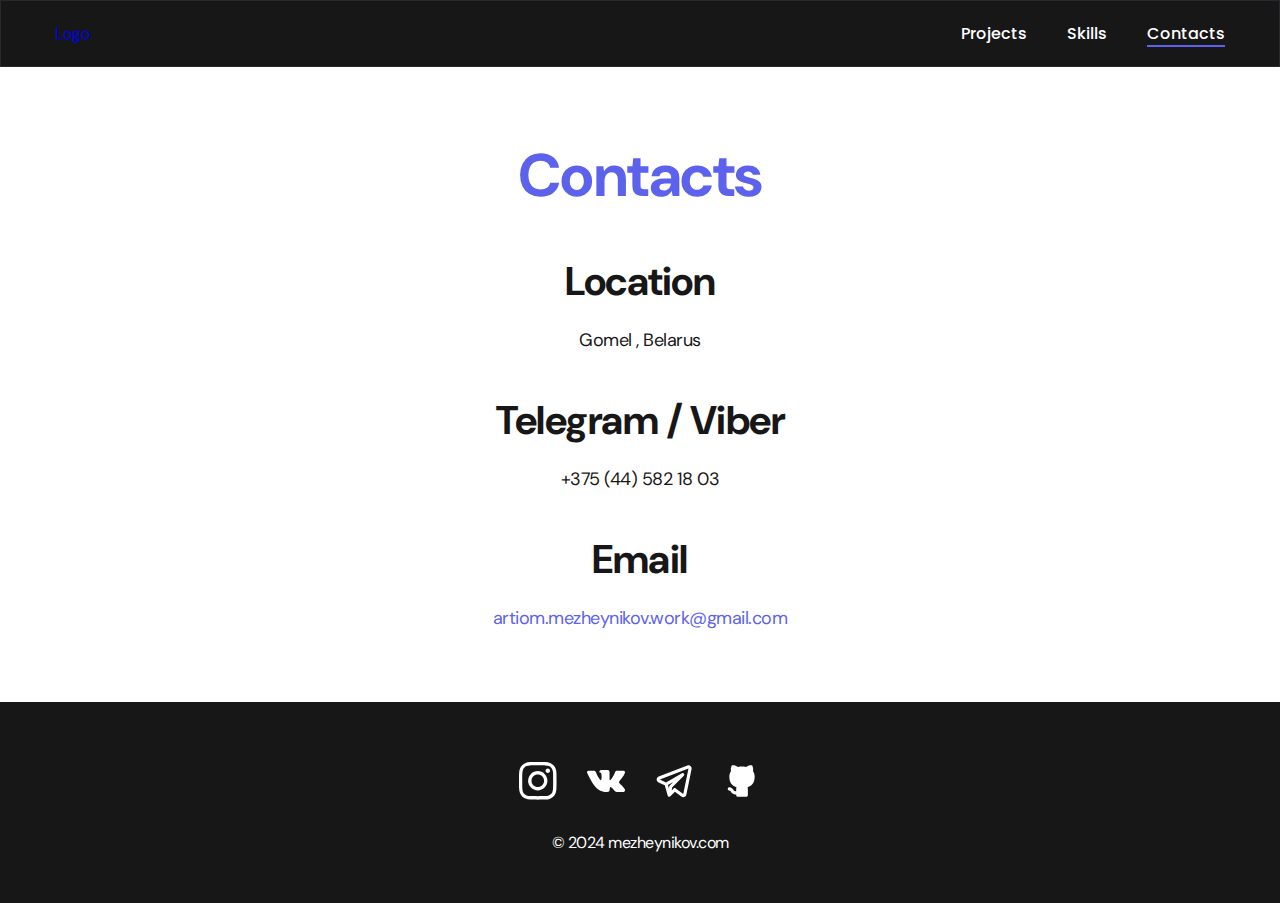
==== contacts.html @ 0f40c9df "add pages skills and contacts" ====
<!DOCTYPE html>
<html lang="en">

<head>
	<meta charset="UTF-8">
	<meta http-equiv="X-UA-Compatible" content="IE=edge">
	<meta name="viewport" content="width=device-width, initial-scale=1.0">
	<link rel="stylesheet" href="css/main.css">
	<title>Contacts</title>
</head>

<body>
	<nav class="nav">
		<div class="container">
			<div class="nav__row">
				<div class="logo">
					<a class="logo__link" href="index.html">Logo</a>
				</div>
				<ul class="nav-list">
					<li>
						<a class="nav-list__link" href="./index.html">Projects</a>
					</li>
					<li>
						<a class="nav-list__link" href="./skills.html">Skills</a>
					</li>
					<li>
						<a class="nav-list__link nav-list__link--active" href="./contacts.html">Contacts</a>
					</li>
				</ul>
			</div>
		</div>
	</nav>

	<main>
		<section class="skills contacts">
			<!-- The styles for the section contacts and content block are in the skills.css file. -->
			<div class="container">
				<h1 class="main-title">Contacts</h1>
				<ul class="content-list">
					<li class="content-list__item">
						<h2 class="secondary-title">Location</h2>
						<p>
							Gomel , Belarus
						</p>
					</li>
					<li class="content-list__item">
						<h2 class="secondary-title">Telegram / Viber</h2>

						<a class="content-list__link content-list__link--tel" href="tel:+375445821803" target="_blank">+375 (44) 582
							18 03</a>
					</li>
					<li class="content-list__item">
						<h2 class="secondary-title">Email</h2>

						<a class="content-list__link" href="mailto:artiom.mezheynikov.work@gmail.com"
							target="_blank">artiom.mezheynikov.work@gmail.com</a>
					</li>
				</ul>
			</div>
		</section>
	</main>

	<footer class="footer">
		<div class="conteiner">
			<div class="footer__wrapper">
				<ul class="socials__list">
					<li class="socials__item">
						<a class="socials__link" href="https://www.instagram.com/artiommezheinikov/" target="_blank">
							<svg class="socials__icon" viewBox="0 0 24 24">
								<use xlink:href="/images/sprite-icons.svg#social-instagramm"></use>
							</svg>
						</a>
					</li>
					<li class="socials__item">
						<a class="socials__link" href="https://vk.com/id409841216" target="_blank">
							<svg class="socials__icon" viewBox="0 0 24 24">
								<use xlink:href="/images/sprite-icons.svg#social-vk"></use>
							</svg>
						</a>
					</li>
					<li class="socials__item">
						<a class="socials__link" href="https://t.me/ArtiomMezheynikov" target="_blank">
							<svg class="socials__icon" viewBox="0 0 24 24">
								<use xlink:href="/images/sprite-icons.svg#social-telegram"></use>
							</svg>
						</a>
					</li>
					<li class="socials__item">
						<a class="socials__link" href="https://github.com/Artiom-Work" target="_blank">
							<svg class="socials__icon" viewBox="0 0 24 24">
								<use xlink:href="/images/sprite-icons.svg#social-github"></use>
							</svg>
						</a>
					</li>
				</ul>
				<div class="footer__copyright">
					<p>&copy;&nbsp;2024 mezheynikov.com</p>
				</div>
			</div>
		</div>




	</footer>
	<script type="module" src="./js/main.js"></script>
</body>

</html>
---- css/main.css ----
@import 'reset.css';
@import 'fonts.css';
@import 'vars.css';
/* ---Blocks--- */
@import 'base.css';
@import 'logo.css';
@import 'socials.css';
/* ---Sections--- */
@import 'nav.css';
@import 'header.css';
@import 'projects.css';
@import 'project-details.css';
@import 'skills.css';
@import 'footer.css';
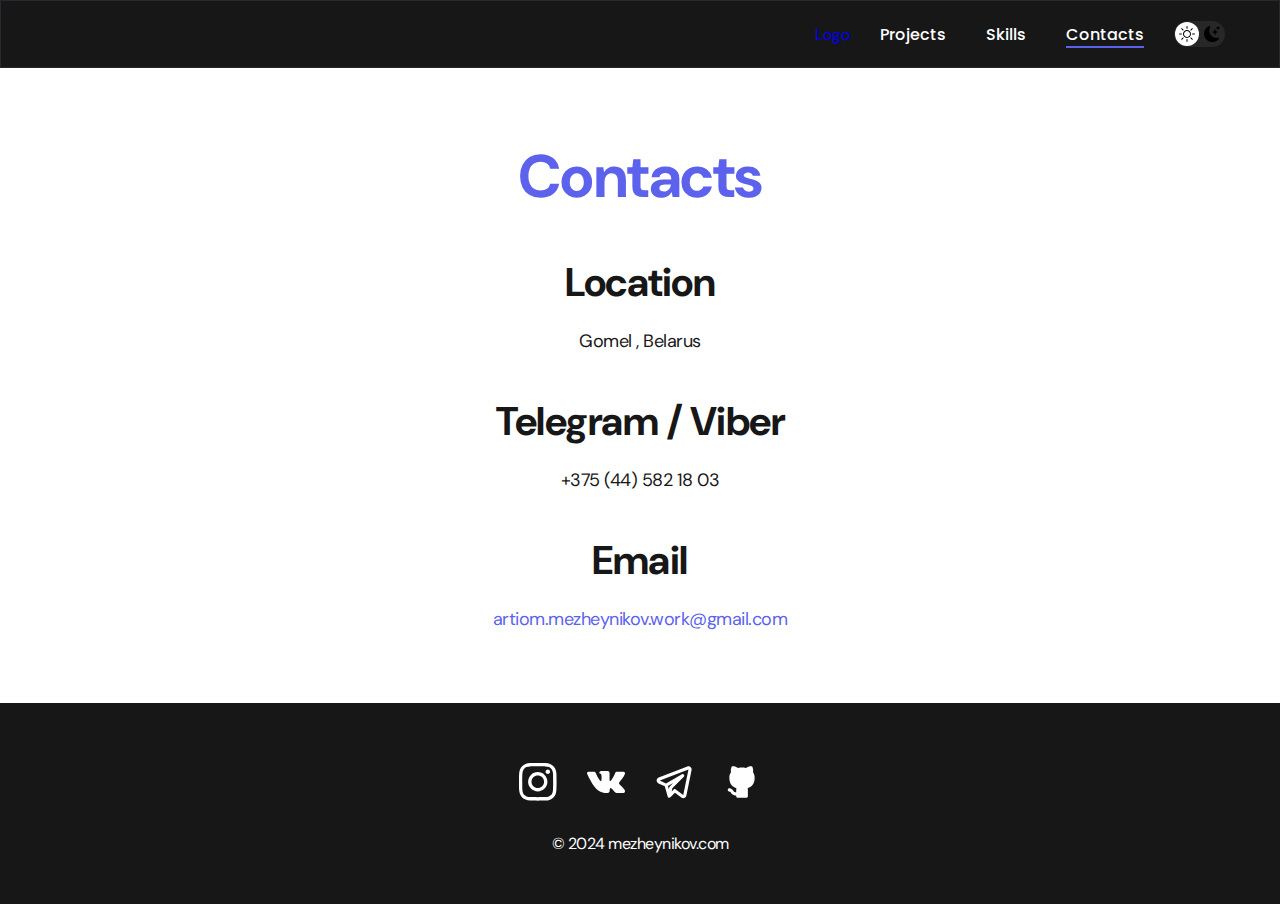
==== commit dce98f5e: "add dark mode button" ====
--- a/contacts.html
+++ b/contacts.html
@@ -16,6 +16,12 @@
 				<div class="logo">
 					<a class="logo__link" href="index.html">Logo</a>
 				</div>
+
+				<button class="dark-mode-btn">
+					<img class="dark-mode-btn__icon" src="./images/icons/sun.svg" alt="Light mode">
+					<img class="dark-mode-btn__icon" src="./images/icons/moon.svg" alt="Dark mode">
+				</button>
+
 				<ul class="nav-list">
 					<li>
 						<a class="nav-list__link" href="./index.html">Projects</a>
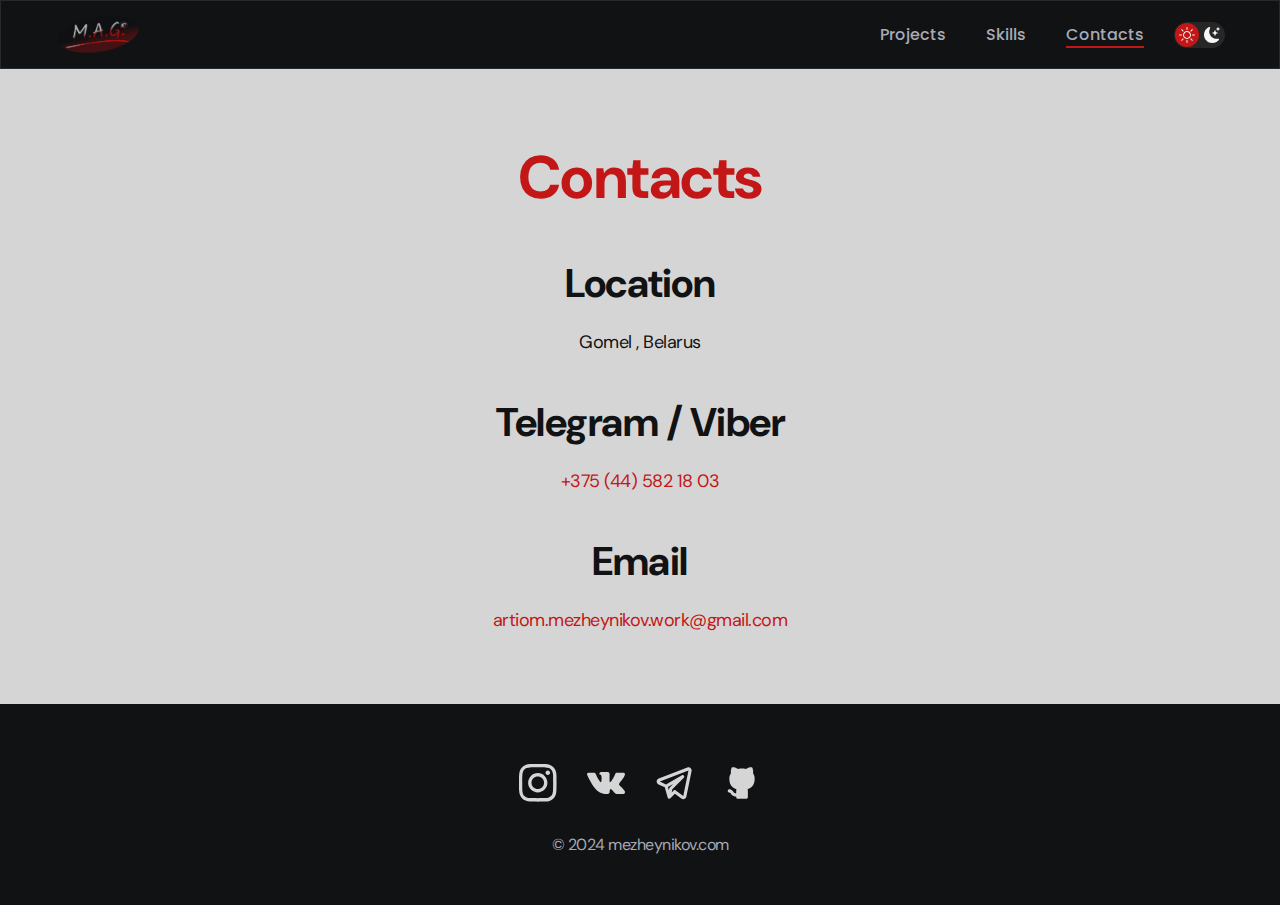
==== commit bd54e341: "add my color variables" ====
--- a/contacts.html
+++ b/contacts.html
@@ -13,8 +13,10 @@
 	<nav class="nav">
 		<div class="container">
 			<div class="nav__row">
-				<div class="logo">
-					<a class="logo__link" href="index.html">Logo</a>
+				<div class="logo nav__logo">
+					<a class="logo__link" href="index.html">
+						<img class="logo__image" src="images/logo/my-logo-v2.png" alt="Logotype">
+					</a>
 				</div>
 
 				<button class="dark-mode-btn">
@@ -45,7 +47,7 @@
 				<ul class="content-list">
 					<li class="content-list__item">
 						<h2 class="secondary-title">Location</h2>
-						<p>
+						<p class="content-list__text">
 							Gomel , Belarus
 						</p>
 					</li>
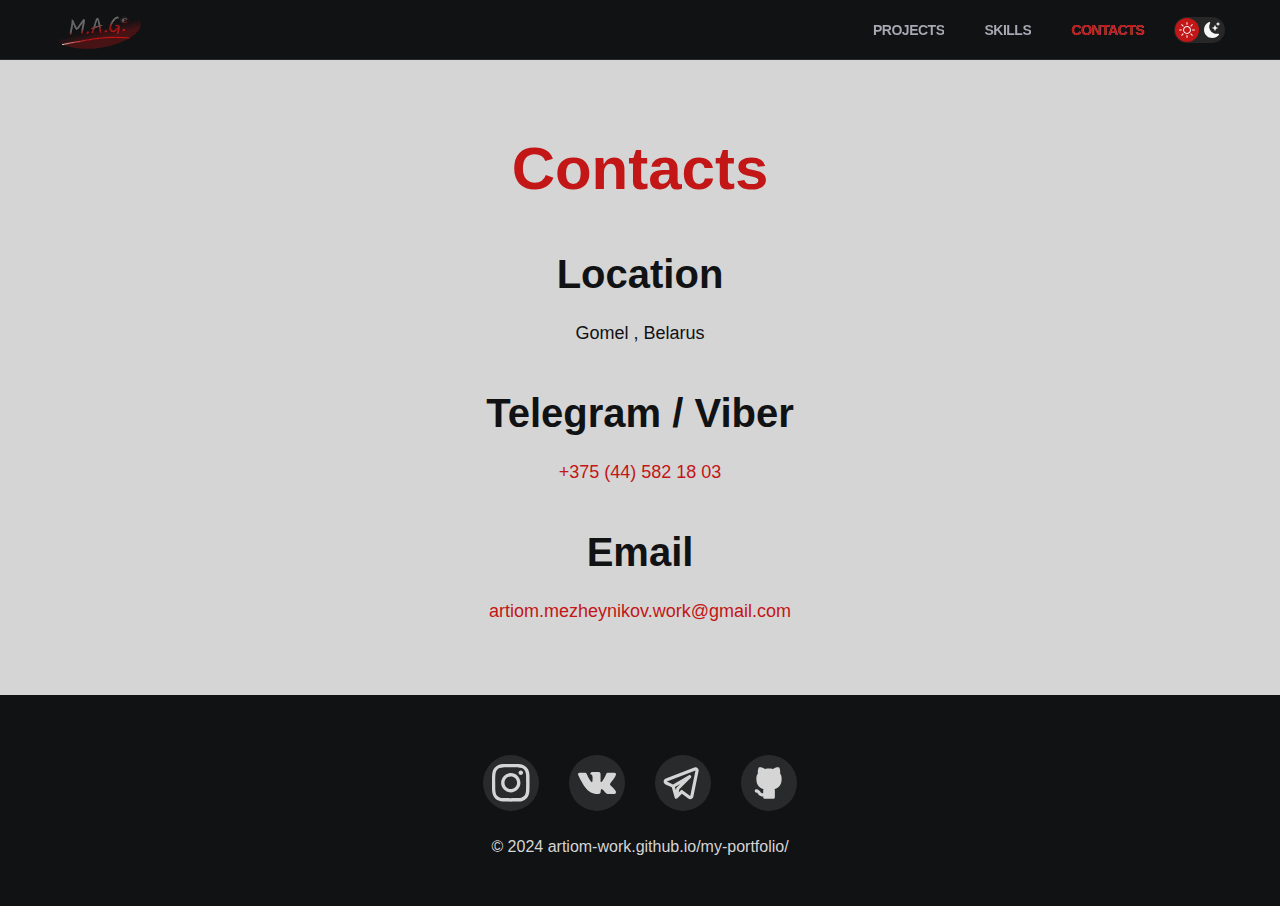
==== commit 884cd60a: "add hover and active effects" ====
--- a/contacts.html
+++ b/contacts.html
@@ -10,34 +10,37 @@
 </head>
 
 <body>
-	<nav class="nav">
-		<div class="container">
-			<div class="nav__row">
-				<div class="logo nav__logo">
-					<a class="logo__link" href="index.html">
-						<img class="logo__image" src="images/logo/my-logo-v2.png" alt="Logotype">
-					</a>
+	<header>
+		<nav class="nav">
+			<div class="container">
+				<div class="nav__row">
+					<div class="logo nav__logo">
+						<a class="logo__link" href="index.html">
+							<img class="logo__image" src="images/logo/my-logo-v2-background.svg" alt="Logotype">
+						</a>
+					</div>
+
+					<button class="dark-mode-btn">
+						<img class="dark-mode-btn__icon" src="./images/icons/sun.svg" alt="Light mode">
+						<img class="dark-mode-btn__icon" src="./images/icons/moon.svg" alt="Dark mode">
+					</button>
+
+					<ul class="nav-list">
+						<li class="nav-list__item">
+							<a class="nav-list__link" href="./index.html">Projects</a>
+						</li>
+						<li class="nav-list__item">
+							<a class="nav-list__link" href="./skills.html">Skills</a>
+						</li>
+						<li class="nav-list__item">
+							<a class="nav-list__link nav-list__link--active" href="./contacts.html">Contacts</a>
+						</li>
+					</ul>
 				</div>
+			</div>
+		</nav>
+	</header>
 
-				<button class="dark-mode-btn">
-					<img class="dark-mode-btn__icon" src="./images/icons/sun.svg" alt="Light mode">
-					<img class="dark-mode-btn__icon" src="./images/icons/moon.svg" alt="Dark mode">
-				</button>
-
-				<ul class="nav-list">
-					<li>
-						<a class="nav-list__link" href="./index.html">Projects</a>
-					</li>
-					<li>
-						<a class="nav-list__link" href="./skills.html">Skills</a>
-					</li>
-					<li>
-						<a class="nav-list__link nav-list__link--active" href="./contacts.html">Contacts</a>
-					</li>
-				</ul>
-			</div>
-		</div>
-	</nav>
 
 	<main>
 		<section class="skills contacts">
@@ -75,34 +78,34 @@
 					<li class="socials__item">
 						<a class="socials__link" href="https://www.instagram.com/artiommezheinikov/" target="_blank">
 							<svg class="socials__icon" viewBox="0 0 24 24">
-								<use xlink:href="/images/sprite-icons.svg#social-instagramm"></use>
+								<use xlink:href="./images/sprite-icons.svg#social-instagramm"></use>
 							</svg>
 						</a>
 					</li>
 					<li class="socials__item">
 						<a class="socials__link" href="https://vk.com/id409841216" target="_blank">
 							<svg class="socials__icon" viewBox="0 0 24 24">
-								<use xlink:href="/images/sprite-icons.svg#social-vk"></use>
+								<use xlink:href="./images/sprite-icons.svg#social-vk"></use>
 							</svg>
 						</a>
 					</li>
 					<li class="socials__item">
 						<a class="socials__link" href="https://t.me/ArtiomMezheynikov" target="_blank">
-							<svg class="socials__icon" viewBox="0 0 24 24">
-								<use xlink:href="/images/sprite-icons.svg#social-telegram"></use>
+							<svg class="socials__icon socials__icon--position" viewBox="0 0 24 24">
+								<use xlink:href="./images/sprite-icons.svg#social-telegram"></use>
 							</svg>
 						</a>
 					</li>
 					<li class="socials__item">
 						<a class="socials__link" href="https://github.com/Artiom-Work" target="_blank">
 							<svg class="socials__icon" viewBox="0 0 24 24">
-								<use xlink:href="/images/sprite-icons.svg#social-github"></use>
+								<use xlink:href="./images/sprite-icons.svg#social-github"></use>
 							</svg>
 						</a>
 					</li>
 				</ul>
 				<div class="footer__copyright">
-					<p>&copy;&nbsp;2024 mezheynikov.com</p>
+					<p>&copy;&nbsp;2024&nbsp;artiom-work.github.io/my-portfolio/</p>
 				</div>
 			</div>
 		</div>
--- a/css/main.css
+++ b/css/main.css
@@ -1,6 +1,7 @@
 @import 'reset.css';
 @import 'fonts.css';
 @import 'vars.css';
+@import 'animation-hover.css';
 /* ---Blocks--- */
 @import 'base.css';
 @import 'logo.css';
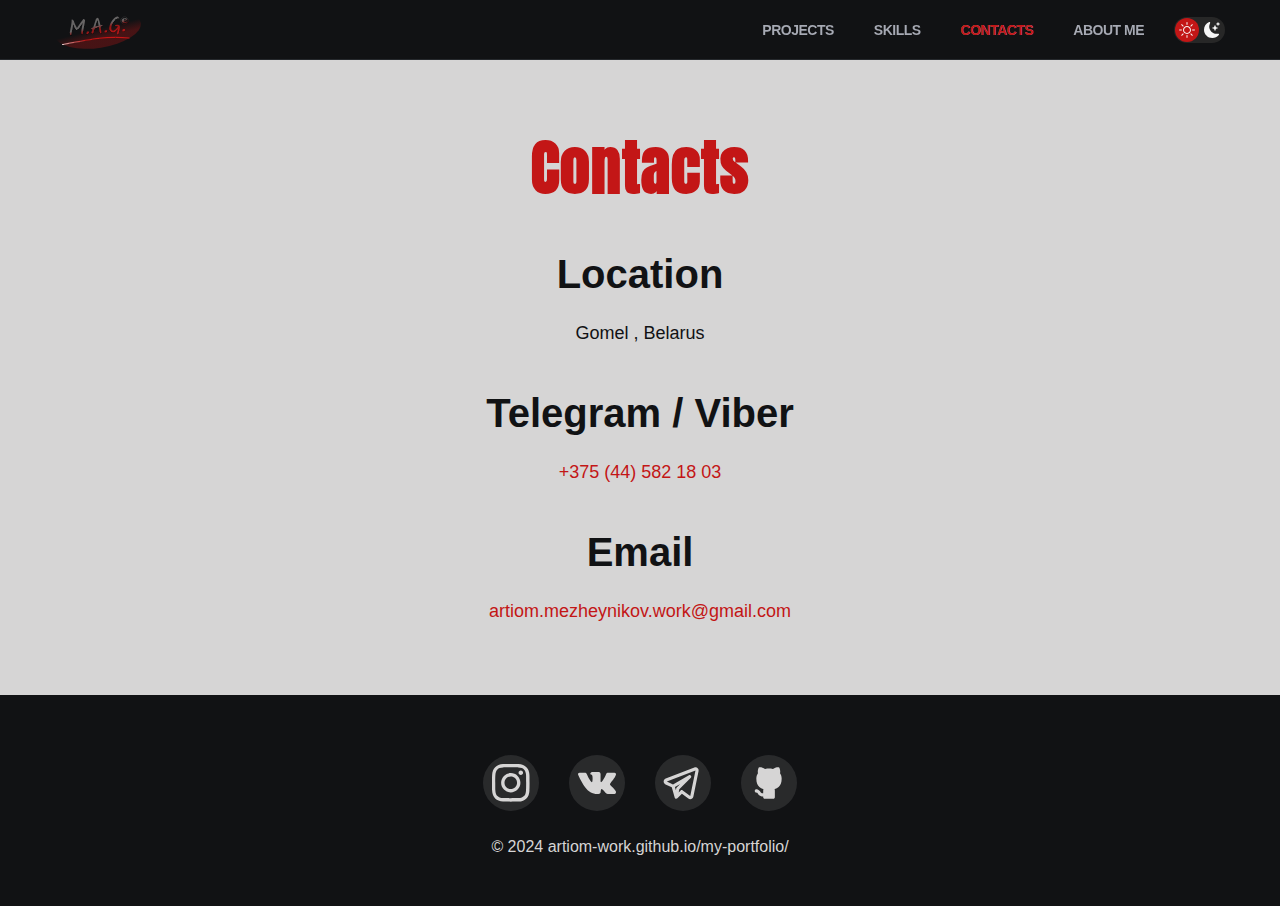
==== commit e1689360: "add modile nav menu" ====
--- a/contacts.html
+++ b/contacts.html
@@ -25,7 +25,7 @@
 						<img class="dark-mode-btn__icon" src="./images/icons/moon.svg" alt="Dark mode">
 					</button>
 
-					<ul class="nav-list">
+					<ul class="nav-list nav-list--desktop">
 						<li class="nav-list__item">
 							<a class="nav-list__link" href="./index.html">Projects</a>
 						</li>
@@ -35,7 +35,38 @@
 						<li class="nav-list__item">
 							<a class="nav-list__link nav-list__link--active" href="./contacts.html">Contacts</a>
 						</li>
+						<li class="nav-list__item">
+							<a class="nav-list__link" href="./contacts.html">About&nbsp;me</a>
+						</li>
 					</ul>
+
+					<div class="mobile-menu">
+						<input id="menu-switch" type="checkbox">
+						<label class="mobile-menu__burger" for="menu-switch">
+							<span></span>
+						</label>
+						<div class="mobile-menu__wrapper">
+							<nav class="mobile-menu__box">
+								<ul class="nav-list">
+									<label class="mobile-menu__box-close-btn" for="menu-switch">
+										<span></span>
+									</label>
+									<li class="nav-list__item">
+										<a class="nav-list__link" href="./index.html">Projects</a>
+									</li>
+									<li class="nav-list__item">
+										<a class="nav-list__link" href="#!">Skills</a>
+									</li>
+									<li class="nav-list__item">
+										<a class="nav-list__link nav-list__link--active" href="./contacts.html">Contacts</a>
+									</li>
+									<li class="nav-list__item">
+										<a class="nav-list__link" href="#!">About&nbsp;me</a>
+									</li>
+								</ul>
+							</nav>
+						</div>
+					</div>
 				</div>
 			</div>
 		</nav>
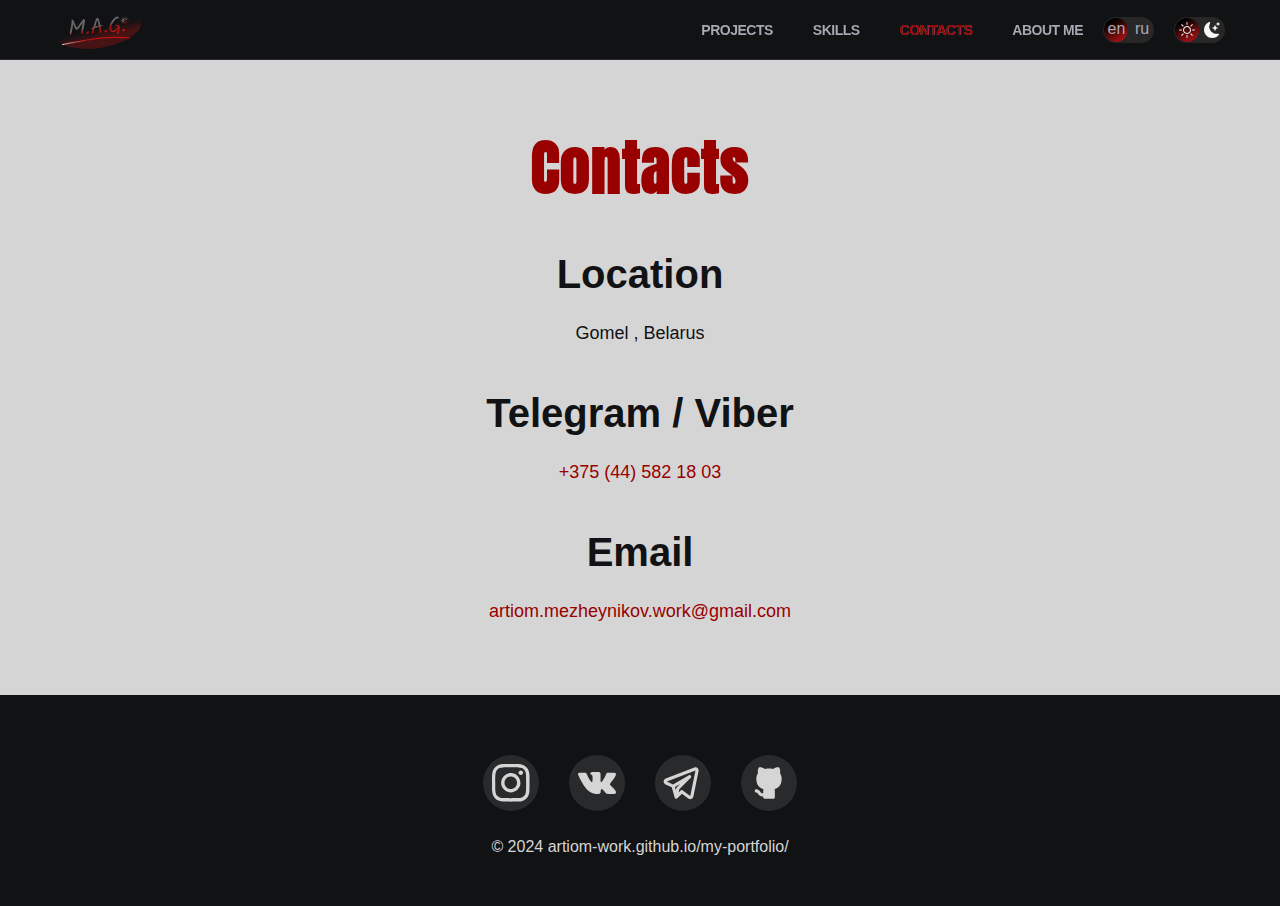
==== commit 542fb88f: "add switch language button" ====
--- a/contacts.html
+++ b/contacts.html
@@ -24,6 +24,13 @@
 						<img class="dark-mode-btn__icon" src="./images/icons/sun.svg" alt="Light mode">
 						<img class="dark-mode-btn__icon" src="./images/icons/moon.svg" alt="Dark mode">
 					</button>
+
+					<div class="lang-switch">
+						<div id="google_translate_element"></div>
+						<button id="translate-to-english" class="translate-button translate-button--left" translate="no">en</button>
+						<button id="translate-to-russian" class="translate-button translate-button--right"
+							translate="no">ru</button>
+					</div>
 
 					<ul class="nav-list nav-list--desktop">
 						<li class="nav-list__item">
@@ -86,7 +93,7 @@
 						</p>
 					</li>
 					<li class="content-list__item">
-						<h2 class="secondary-title">Telegram / Viber</h2>
+						<h2 class="secondary-title" translate="no">Telegram / Viber</h2>
 
 						<a class="content-list__link content-list__link--tel" href="tel:+375445821803" target="_blank">+375 (44) 582
 							18 03</a>
@@ -140,12 +147,21 @@
 				</div>
 			</div>
 		</div>
-
-
-
-
 	</footer>
 	<script type="module" src="./js/main.js"></script>
+	<script type="text/javascript">
+		function googleTranslateElementInit() {
+			new google.translate.TranslateElement({
+				pageLanguage: 'en',
+				includedLanguages: 'en,ru',
+				layout: google.translate.TranslateElement.InlineLayout.SIMPLE,
+				autoDisplay: false
+			}, 'google_translate_element');
+		}
+	</script>
+	<script type="text/javascript" src="./js/laguage-page.js"></script>
+	<script type="text/javascript"
+		src="//translate.google.com/translate_a/element.js?cb=googleTranslateElementInit"></script>
 </body>
 
 </html>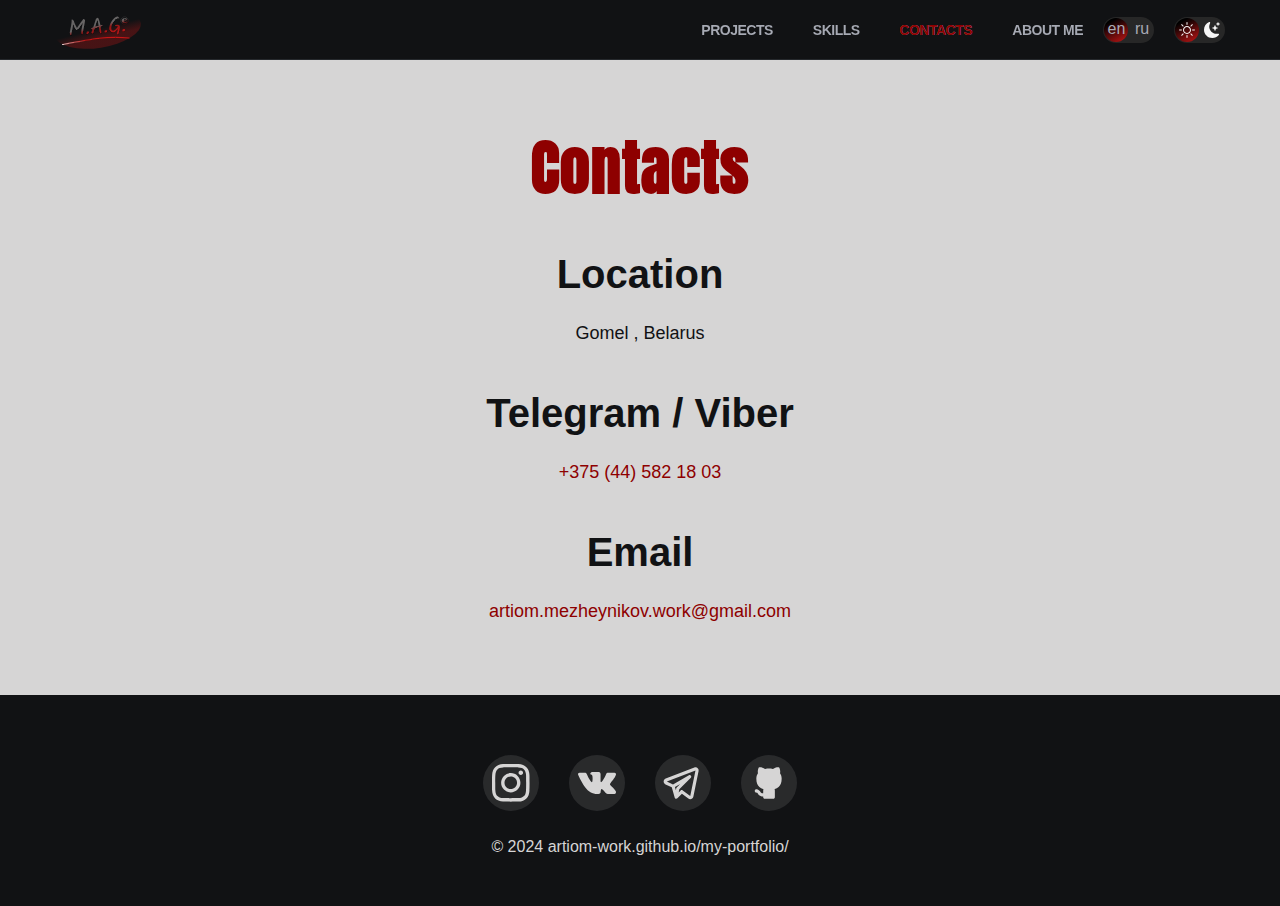
==== commit bf0bdb33: "edits. add content" ====
--- a/contacts.html
+++ b/contacts.html
@@ -43,7 +43,7 @@
 							<a class="nav-list__link nav-list__link--active" href="./contacts.html">Contacts</a>
 						</li>
 						<li class="nav-list__item">
-							<a class="nav-list__link" href="./contacts.html">About&nbsp;me</a>
+							<a class="nav-list__link" href="./about.html">About&nbsp;me</a>
 						</li>
 					</ul>
 
@@ -62,13 +62,13 @@
 										<a class="nav-list__link" href="./index.html">Projects</a>
 									</li>
 									<li class="nav-list__item">
-										<a class="nav-list__link" href="#!">Skills</a>
+										<a class="nav-list__link" href="./skills.html">Skills</a>
 									</li>
 									<li class="nav-list__item">
 										<a class="nav-list__link nav-list__link--active" href="./contacts.html">Contacts</a>
 									</li>
 									<li class="nav-list__item">
-										<a class="nav-list__link" href="#!">About&nbsp;me</a>
+										<a class="nav-list__link" href="./about.html">About&nbsp;me</a>
 									</li>
 								</ul>
 							</nav>
